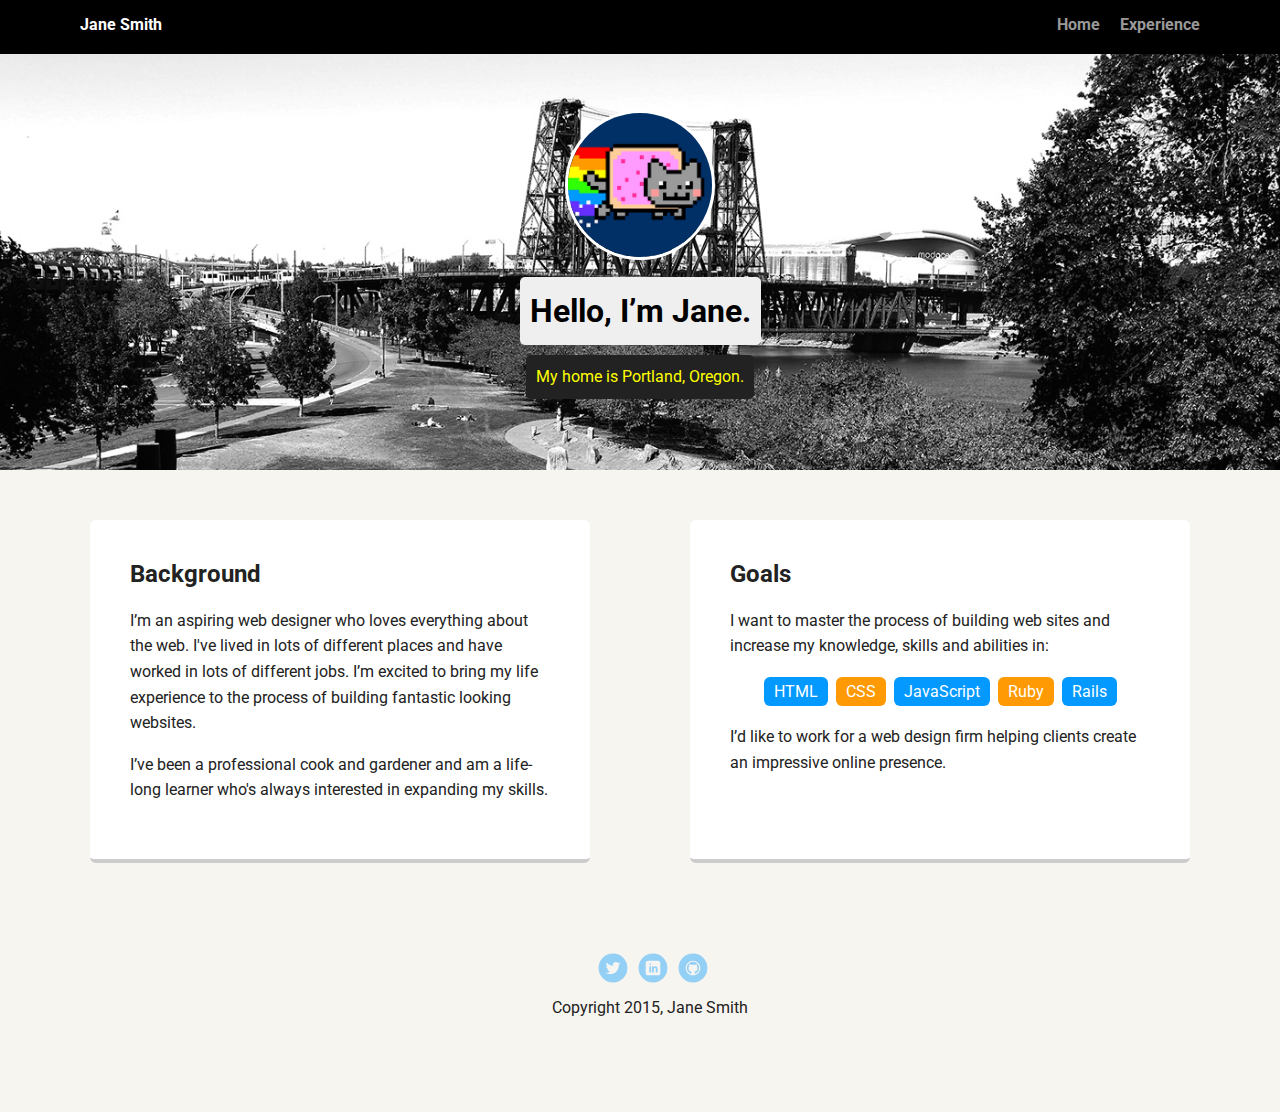
==== index.html @ 4b16c4f2 "Added project files from source." ====
<!doctype html>
<html lang="en">
<head>
  <meta charset="utf-8">
  <title>Jane Smith's Profile</title>
  <meta name="viewport" content="width=device-width, initial-scale=1.0">
  <link rel="stylesheet" href="styles.css">
  <link href="https://fonts.googleapis.com/css?family=Muli%7CRoboto:400,300,500,700,900" rel="stylesheet"></head>
  <body>

    <div class="main-nav">
        <ul class="nav">
          <li class="name">Jane Smith</li>
          <li><a href="#">Home</a></li>
          <li><a href="#">Experience</a></li>
        </ul>
    </div>

    <header>
      <img src="images/me.png" alt="Drawing of Jane Smith" class="profile-image">
      <h1 class="tag name">Hello, I’m Jane.</h1>
      <p class="tag location">My home is Portland, Oregon.</p>
    </header>

    <main class="flex">
      <div class="card">
        <h2>Background</h2>
        <p>I’m an aspiring web designer who loves everything about the web. I've lived in lots of different places and have worked in lots of different jobs. I’m excited to bring my life experience to the process of building fantastic looking websites.</p>
        <p>I’ve been a professional cook and gardener and am a life-long learner who's always interested in expanding my skills.</p>
      </div> 

      <div class="card">
        <h2>Goals</h2>
        <p>I want to master the process of building web sites and increase my knowledge, skills and abilities in:</p>
        <ul class="skills">
          <li>HTML</li>
          <li>CSS</li>
          <li>JavaScript</li>
          <li>Ruby</li>
          <li>Rails</li>
        </ul>
        <p>I’d like to work for a web design firm helping clients create an impressive online presence.</p>
      </div> 

    </main>
    <footer>
      <ul>
        <li><a href="#" class="social twitter">Twitter</a></li>
        <li><a href="#" class="social linkedin">LinkedIn</a></li>
        <li><a href="#" class="social github">Github</a></li>
      </ul>
      <p class="copyright">Copyright 2015, Jane Smith</p>
    </footer>
  </body>
  </html>
---- styles.css ----
/* Global Layout Set-up */
* { 
  box-sizing: border-box;
}
  
body {
  margin: 0;
  padding: 0;
  text-align: center;
  font-family: 'Roboto', sans-serif;
  color: #222;
  background: #f7f5f0;
}
/* Link Styles */

a {
  text-decoration: none;
  color: #999;
}
a:hover {
  color: #6633ff;
}

/* Section Styles */

.main-nav {
  width: 100%;
  background: black;
  min-height: 30px;
  padding: 10px;
  position: fixed;
  text-align: center;
}
.nav {
  display: flex;
  justify-content: space-around;
  font-weight: 700;
  list-style-type: none;
  margin: 0 auto;
  padding: 0;
}

.nav .name {
    display: block;
    margin-right: auto;
    color: white;
}
.nav li {
  padding: 5px 10px 10px 10px;
}
.nav a {
  transition: all .5s;
}
.nav a:hover {
  color: white
}

header {
  text-align: center;
  background: url('images/portland.jpg') no-repeat top center ;
  background-size: cover;
  overflow: hidden;
  padding-top: 60px;
}
header {
  line-height: 1.5;
}
header .profile-image {
  margin-top: 50px;
  width: 150px;
  height: 150px;
  border-radius: 50%;
  border: 3px solid white;
  transition: all .5s;
}
header .profile-image:hover {
  transform: scale(1.2) rotate(5deg);
}
.tag {
  background-color: #efefef;
  color: black;
  padding: 10px;
  border-radius: 5px;
  display: table;
  margin: 10px auto;
} 
.location {
  background-color: #222;
  color: yellow;
}
.card {
  margin: 30px;
  padding: 20px 40px 40px;
  max-width: 500px;
  text-align: left;
  background: #fff;
  border-bottom: 4px solid #ccc;
  border-radius: 6px;
  transition: all .5s;
}
.card:hover {
  border-color: #ff99ff;
}

ul.skills {
  padding: 0;
  text-align: center;
}

.skills li {
  border-radius: 6px;
  display: inline-block;
  background: #ff9904;
  color: white;
  padding: 5px 10px;
  margin: 2px;
}

.skills li:nth-child(odd) {
  background: #0399ff;
}

footer {
  width: 100%;
  min-height: 30px;
  padding: 20px 0 40px 20px;
}

footer .copyright {
  top: -8px;
  font-size: .75em;
}

footer ul {
  list-style-type: none;
  margin: 0;
  padding: 0;
}

footer ul li {
  display: inline-block;
}

a.social {
  display: inline-block;
  text-indent: -9999px;
  margin-left: 5px;
  width: 30px;
  height: 30px;
  background-size: 30px 30px;
  opacity: .4;
  transition: all .5s;
}
a.twitter {
  background-image: url(images/twitter.svg);
}
a.linkedin {
  background-image: url(images/linkedin.svg);
}
a.github {
  background-image: url(images/github.svg);
}
a.social:hover {
  opacity: 1;
}
.clearfix {
  clear: both;
}

/* Styles for larger screens */
@media screen and (min-width: 720px) {
  
  .flex {
      display: -ms-flexbox;      /* TWEENER - IE 10 */
      display: flex; 
      max-width: 1200px;
      -ms-flex-pack: distribute;
      justify-content: space-around;
      margin: 0 auto;
  }

  header {
    min-height: 470px;
  }

  .nav {
    max-width: 1200px;
    padding: 0 30px;
  }


  main {
    padding-top: 20px;
  }

  main p {
    line-height: 1.6em;
  }

  footer {
    font-size: 1.3em;
    max-width: 1200px;
    margin: 40px auto;
  }

}
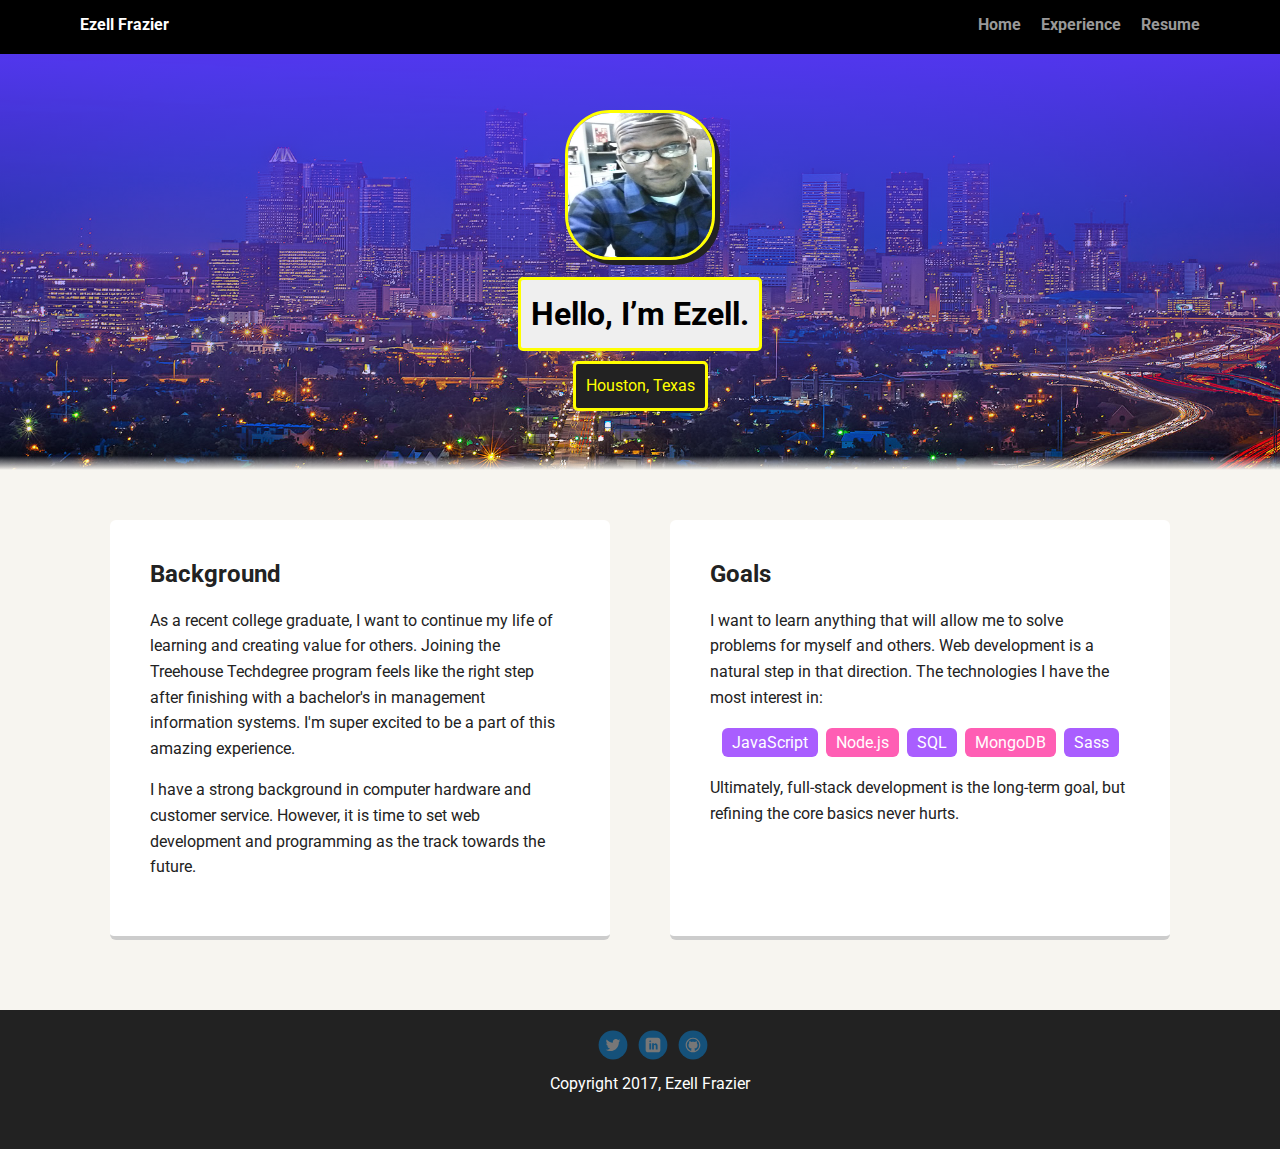
==== commit 874c6026: "Primary checklist complete. Working on extra credit." ====
--- a/index.html
+++ b/index.html
@@ -2,7 +2,7 @@
 <html lang="en">
 <head>
   <meta charset="utf-8">
-  <title>Jane Smith's Profile</title>
+  <title>Ezell Frazier</title>
   <meta name="viewport" content="width=device-width, initial-scale=1.0">
   <link rel="stylesheet" href="styles.css">
   <link href="https://fonts.googleapis.com/css?family=Muli%7CRoboto:400,300,500,700,900" rel="stylesheet"></head>
@@ -10,46 +10,50 @@
 
     <div class="main-nav">
         <ul class="nav">
-          <li class="name">Jane Smith</li>
-          <li><a href="#">Home</a></li>
+          <li class="name">Ezell Frazier</li>
+          <li><a href="index.html">Home</a></li>
           <li><a href="#">Experience</a></li>
+          <li><a href="#">Resume</a></li>
         </ul>
     </div>
 
     <header>
-      <img src="images/me.png" alt="Drawing of Jane Smith" class="profile-image">
-      <h1 class="tag name">Hello, I’m Jane.</h1>
-      <p class="tag location">My home is Portland, Oregon.</p>
+      <img src="images/ezell.jpg" alt="Image of Ezell Frazier." class="profile-image">
+      <h1 class="tag name">Hello, I’m Ezell.</h1>
+      <p class="tag location">Houston, Texas</p>
     </header>
 
     <main class="flex">
       <div class="card">
         <h2>Background</h2>
-        <p>I’m an aspiring web designer who loves everything about the web. I've lived in lots of different places and have worked in lots of different jobs. I’m excited to bring my life experience to the process of building fantastic looking websites.</p>
-        <p>I’ve been a professional cook and gardener and am a life-long learner who's always interested in expanding my skills.</p>
-      </div> 
+        <p>As a recent college graduate, I want to continue my life of learning and creating value for others. Joining the Treehouse
+          Techdegree program feels like the right step after finishing with a bachelor's in management information systems.
+          I'm super excited to be a part of this amazing experience.</p>
+        <p>I have a strong background in computer hardware and customer service. However, it is time to set web development and programming as the track towards the future.</p>
+      </div>
 
       <div class="card">
         <h2>Goals</h2>
-        <p>I want to master the process of building web sites and increase my knowledge, skills and abilities in:</p>
+        <p>I want to learn anything that will allow me to solve problems for myself and others. Web development is a natural step in that direction.
+          The technologies I have the most interest in:</p>
         <ul class="skills">
-          <li>HTML</li>
-          <li>CSS</li>
           <li>JavaScript</li>
-          <li>Ruby</li>
-          <li>Rails</li>
+          <li>Node.js</li>
+          <li>SQL</li>
+          <li>MongoDB</li>
+          <li>Sass</li>
         </ul>
-        <p>I’d like to work for a web design firm helping clients create an impressive online presence.</p>
-      </div> 
+        <p>Ultimately, full-stack development is the long-term goal, but refining the core basics never hurts.</p>
+      </div>
 
     </main>
     <footer>
       <ul>
-        <li><a href="#" class="social twitter">Twitter</a></li>
-        <li><a href="#" class="social linkedin">LinkedIn</a></li>
-        <li><a href="#" class="social github">Github</a></li>
+        <li><a href="https://twitter.com/_Ezell_" class="social twitter">Twitter</a></li>
+        <li><a href="https://www.linkedin.com/in/ezell-frazier-830a50135" class="social linkedin">LinkedIn</a></li>
+        <li><a href="https://github.com/lynellf" class="social github">Github</a></li>
       </ul>
-      <p class="copyright">Copyright 2015, Jane Smith</p>
+      <p class="copyright">Copyright 2017, Ezell Frazier</p>
     </footer>
   </body>
   </html>
--- a/styles.css
+++ b/styles.css
@@ -1,8 +1,8 @@
 /* Global Layout Set-up */
-* { 
+* {
   box-sizing: border-box;
 }
-  
+
 body {
   margin: 0;
   padding: 0;
@@ -10,6 +10,10 @@
   font-family: 'Roboto', sans-serif;
   color: #222;
   background: #f7f5f0;
+  display: flex;
+  flex-direction: column;
+  min-height: 100vh;
+
 }
 /* Link Styles */
 
@@ -57,7 +61,10 @@
 
 header {
   text-align: center;
-  background: url('images/portland.jpg') no-repeat top center ;
+  background: linear-gradient(#5c37ff, transparent 100%),
+              linear-gradient(0deg, #f7f5f0, transparent 3%),
+              url('images/houston.jpg') no-repeat center ;
+
   background-size: cover;
   overflow: hidden;
   padding-top: 60px;
@@ -69,8 +76,10 @@
   margin-top: 50px;
   width: 150px;
   height: 150px;
-  border-radius: 50%;
-  border: 3px solid white;
+  border-radius: 30%;
+  /*A circular image did not look all too good in this case. */
+  border: 3px solid yellow;
+  box-shadow: 5px 5px 0 0 #222;
   transition: all .5s;
 }
 header .profile-image:hover {
@@ -80,10 +89,11 @@
   background-color: #efefef;
   color: black;
   padding: 10px;
+  border: 3px solid yellow;
   border-radius: 5px;
   display: table;
   margin: 10px auto;
-} 
+}
 .location {
   background-color: #222;
   color: yellow;
@@ -110,20 +120,23 @@
 .skills li {
   border-radius: 6px;
   display: inline-block;
-  background: #ff9904;
+  background: #ff5eb4;
   color: white;
   padding: 5px 10px;
   margin: 2px;
 }
 
 .skills li:nth-child(odd) {
-  background: #0399ff;
+  background: #a95eff;
 }
 
 footer {
   width: 100%;
   min-height: 30px;
   padding: 20px 0 40px 20px;
+  margin: 40px 0 0 0;
+  background-color: #222;
+  color: white;
 }
 
 footer .copyright {
@@ -169,14 +182,15 @@
 
 /* Styles for larger screens */
 @media screen and (min-width: 720px) {
-  
+
   .flex {
       display: -ms-flexbox;      /* TWEENER - IE 10 */
-      display: flex; 
+      display: flex;
       max-width: 1200px;
       -ms-flex-pack: distribute;
       justify-content: space-around;
       margin: 0 auto;
+      flex: 1;
   }
 
   header {
@@ -199,9 +213,7 @@
 
   footer {
     font-size: 1.3em;
-    max-width: 1200px;
-    margin: 40px auto;
-  }
-
-}
-
+    margin: 40px 0 0 0 auto;
+  }
+
+}
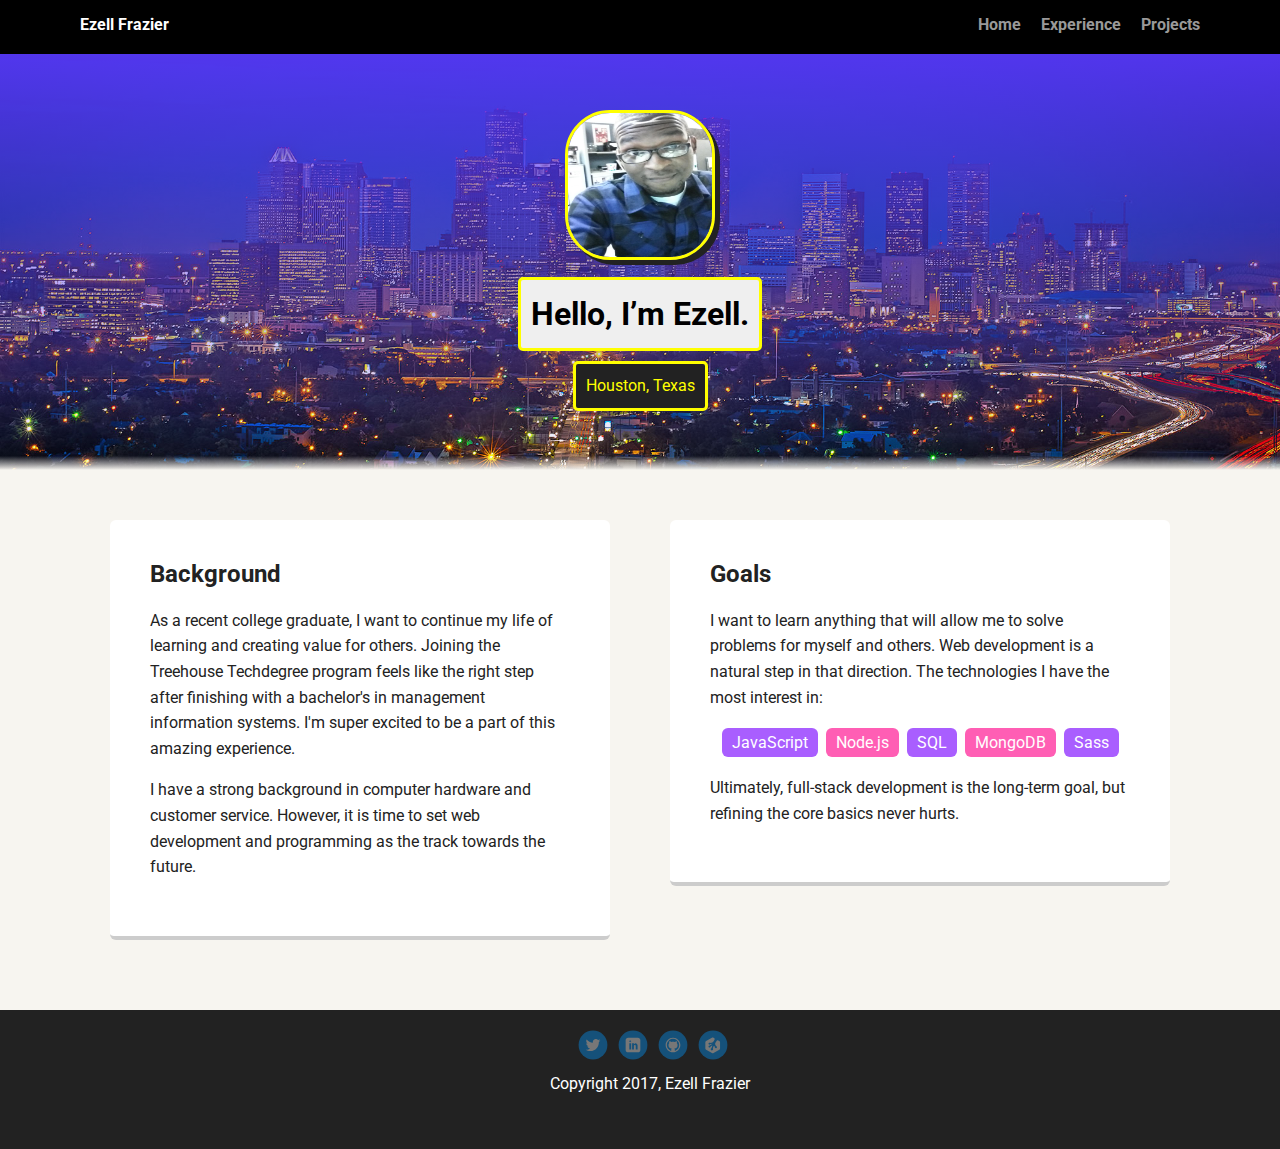
==== commit 6a91269b: "Fleshed out experience page. Adding projects." ====
--- a/index.html
+++ b/index.html
@@ -12,18 +12,18 @@
         <ul class="nav">
           <li class="name">Ezell Frazier</li>
           <li><a href="index.html">Home</a></li>
-          <li><a href="#">Experience</a></li>
-          <li><a href="#">Resume</a></li>
+          <li><a href="experience.html">Experience</a></li>
+          <li><a href="#">Projects</a></li>
         </ul>
     </div>
 
-    <header>
+    <header class="index">
       <img src="images/ezell.jpg" alt="Image of Ezell Frazier." class="profile-image">
       <h1 class="tag name">Hello, I’m Ezell.</h1>
       <p class="tag location">Houston, Texas</p>
     </header>
 
-    <main class="flex">
+    <main class="home-flex">
       <div class="card">
         <h2>Background</h2>
         <p>As a recent college graduate, I want to continue my life of learning and creating value for others. Joining the Treehouse
@@ -52,6 +52,7 @@
         <li><a href="https://twitter.com/_Ezell_" class="social twitter">Twitter</a></li>
         <li><a href="https://www.linkedin.com/in/ezell-frazier-830a50135" class="social linkedin">LinkedIn</a></li>
         <li><a href="https://github.com/lynellf" class="social github">Github</a></li>
+        <li><a href="https://teamtreehouse.com/ezellfrazier" class="social treehouse">Treehouse</a></li>
       </ul>
       <p class="copyright">Copyright 2017, Ezell Frazier</p>
     </footer>
--- a/styles.css
+++ b/styles.css
@@ -59,7 +59,7 @@
   color: white
 }
 
-header {
+.index {
   text-align: center;
   background: linear-gradient(#5c37ff, transparent 100%),
               linear-gradient(0deg, #f7f5f0, transparent 3%),
@@ -69,9 +69,22 @@
   overflow: hidden;
   padding-top: 60px;
 }
+
+.experience {
+  text-align: center;
+  background: linear-gradient(#5c37ff, transparent 100%),
+              linear-gradient(0deg, #f7f5f0, transparent 3%),
+              url('images/wortham.jpg') no-repeat center ;
+
+  background-size: cover;
+  overflow: hidden;
+  padding-top: 60px;
+}
+
 header {
   line-height: 1.5;
 }
+
 header .profile-image {
   margin-top: 50px;
   width: 150px;
@@ -82,9 +95,11 @@
   box-shadow: 5px 5px 0 0 #222;
   transition: all .5s;
 }
+
 header .profile-image:hover {
   transform: scale(1.2) rotate(5deg);
 }
+
 .tag {
   background-color: #efefef;
   color: black;
@@ -94,22 +109,60 @@
   display: table;
   margin: 10px auto;
 }
+
 .location {
   background-color: #222;
   color: yellow;
 }
+
 .card {
   margin: 30px;
   padding: 20px 40px 40px;
   max-width: 500px;
+  height: 100%;
   text-align: left;
   background: #fff;
   border-bottom: 4px solid #ccc;
   border-radius: 6px;
   transition: all .5s;
 }
+
+.row {
+  display: flex;
+  flex-direction: column;
+  margin: 30px;
+  padding: 20px 40px 40px;
+  max-width: 1200px;
+  height: 100%;
+  text-align: left;
+  background: #fff;
+  border-bottom: 4px solid #ccc;
+  border-radius: 6px;
+  transition: all .5s;
+}
+
+.sub-row {
+  flex: 1;
+  line-height: 1.6em;
+}
+.techs {
+  display: flex;
+  flex-direction: column;
+}
+h3 {
+  flex: 1;
+}
+
 .card:hover {
   border-color: #ff99ff;
+}
+
+.res-skills {
+  display: flex;
+}
+
+.web-skills {
+  margin-right: 1em;
 }
 
 ul.skills {
@@ -173,6 +226,9 @@
 a.github {
   background-image: url(images/github.svg);
 }
+a.treehouse {
+  background-image: url(images/treehouse.svg);
+}
 a.social:hover {
   opacity: 1;
 }
@@ -183,7 +239,7 @@
 /* Styles for larger screens */
 @media screen and (min-width: 720px) {
 
-  .flex {
+  .home-flex {
       display: -ms-flexbox;      /* TWEENER - IE 10 */
       display: flex;
       max-width: 1200px;
@@ -193,6 +249,17 @@
       flex: 1;
   }
 
+  .exp-flex {
+      display: -ms-flexbox;      /* TWEENER - IE 10 */
+      display: flex;
+      flex-direction: column;
+      /*flex-wrap: wrap;*/
+      -ms-flex-pack: distribute;
+      justify-content: space-around;
+      margin: 0 auto;
+      flex: 1;
+  }
+
   header {
     min-height: 470px;
   }
@@ -211,6 +278,24 @@
     line-height: 1.6em;
   }
 
+  .row {
+    display: flex;
+    flex-direction: row;
+    margin: 30px;
+    padding: 20px 40px 40px;
+    max-width: 1024px;
+    height: 100%;
+    text-align: left;
+    background: #fff;
+    border-bottom: 4px solid #ccc;
+    border-radius: 6px;
+    transition: all .5s;
+  }
+
+  .techs {
+    flex-direction: row;
+  }
+
   footer {
     font-size: 1.3em;
     margin: 40px 0 0 0 auto;
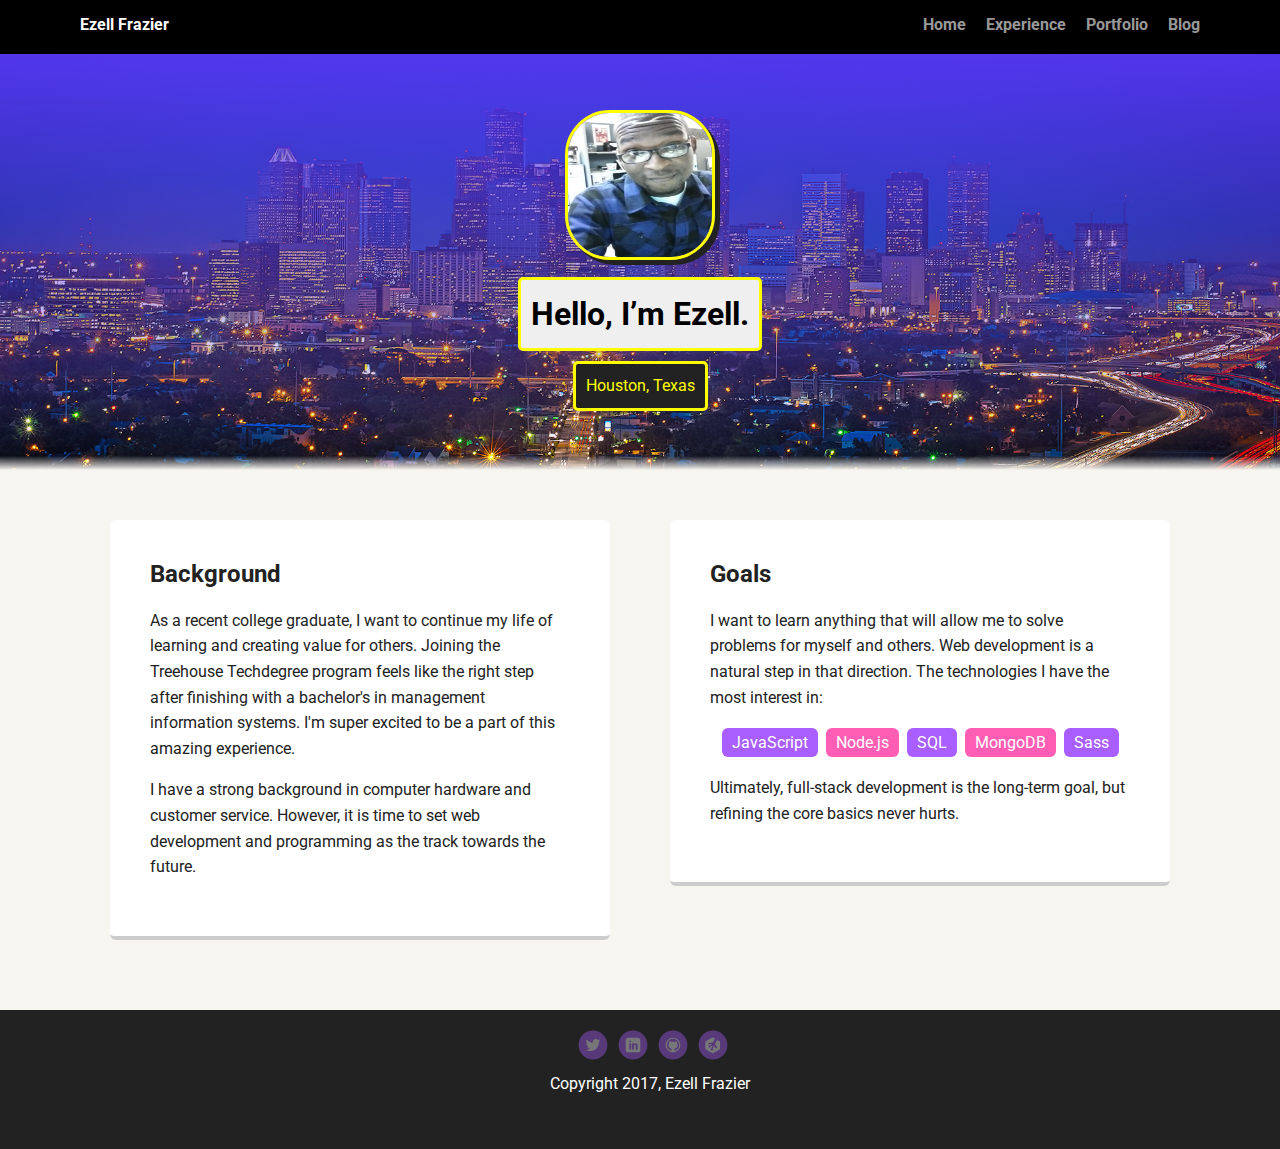
==== commit e347e486: "Added JavaScript to the navigation bar." ====
--- a/index.html
+++ b/index.html
@@ -9,11 +9,13 @@
   <body>
 
     <div class="main-nav">
+      <span class="hamburger">&equiv;</span>
         <ul class="nav">
           <li class="name">Ezell Frazier</li>
           <li><a href="index.html">Home</a></li>
           <li><a href="experience.html">Experience</a></li>
-          <li><a href="#">Projects</a></li>
+          <li><a href="portfolio.html">Portfolio</a></li>
+          <li><a href="http://ezellf.com/blog/">Blog</a></li>
         </ul>
     </div>
 
@@ -56,5 +58,21 @@
       </ul>
       <p class="copyright">Copyright 2017, Ezell Frazier</p>
     </footer>
+    <script type="text/javascript">
+    const navi = document.querySelector(".nav"),
+        burger = document.querySelector(".hamburger"),
+        toggleMainBurger = () => {
+            if (navi.style.display === "") {
+                navi.style.display = "flex";
+            } else {
+                if (navi.style.display === "flex") {
+                    navi.style.display = "";
+                }
+            }
+        };
+    burger.addEventListener('click', () => {
+        toggleMainBurger();
+    });
+    </script>
   </body>
   </html>
--- a/styles.css
+++ b/styles.css
@@ -46,7 +46,7 @@
 
 .nav .name {
     display: block;
-    margin-right: auto;
+    margin: auto;
     color: white;
 }
 .nav li {
@@ -57,6 +57,16 @@
 }
 .nav a:hover {
   color: white
+}
+
+.hamburger {
+  display: block;
+  color: white;
+  font-size: 2em;
+}
+
+.hamburger:hover {
+  cursor: pointer;
 }
 
 .index {
@@ -75,6 +85,17 @@
   background: linear-gradient(#5c37ff, transparent 100%),
               linear-gradient(0deg, #f7f5f0, transparent 3%),
               url('images/wortham.jpg') no-repeat center ;
+
+  background-size: cover;
+  overflow: hidden;
+  padding-top: 60px;
+}
+
+.portfolio {
+  text-align: center;
+  background: linear-gradient(#5c37ff, transparent 100%),
+              linear-gradient(0deg, #f7f5f0, transparent 3%),
+              url('images/code.png') no-repeat center ;
 
   background-size: cover;
   overflow: hidden;
@@ -125,6 +146,8 @@
   border-bottom: 4px solid #ccc;
   border-radius: 6px;
   transition: all .5s;
+  margin-left: auto;
+  margin-right: auto;
 }
 
 .row {
@@ -236,8 +259,32 @@
   clear: both;
 }
 
+/* Styles for smaller screens */
+@media screen and (min-width: 320px) {
+  .nav {
+    display: none;
+    flex-direction: column;
+  }
+}
+
 /* Styles for larger screens */
-@media screen and (min-width: 720px) {
+@media screen and (min-width: 1024px) {
+
+  .nav {
+    display: flex;
+    flex-direction: row;
+  }
+
+  .nav .name {
+      display: block;
+      margin-right: auto;
+      margin-left: 0;
+      color: white;
+  }
+
+  .hamburger {
+    display: none;
+  }
 
   .home-flex {
       display: -ms-flexbox;      /* TWEENER - IE 10 */
@@ -276,6 +323,11 @@
 
   main p {
     line-height: 1.6em;
+  }
+
+  .card {
+    margin-left: 30px;
+    margin-right: 30px;
   }
 
   .row {
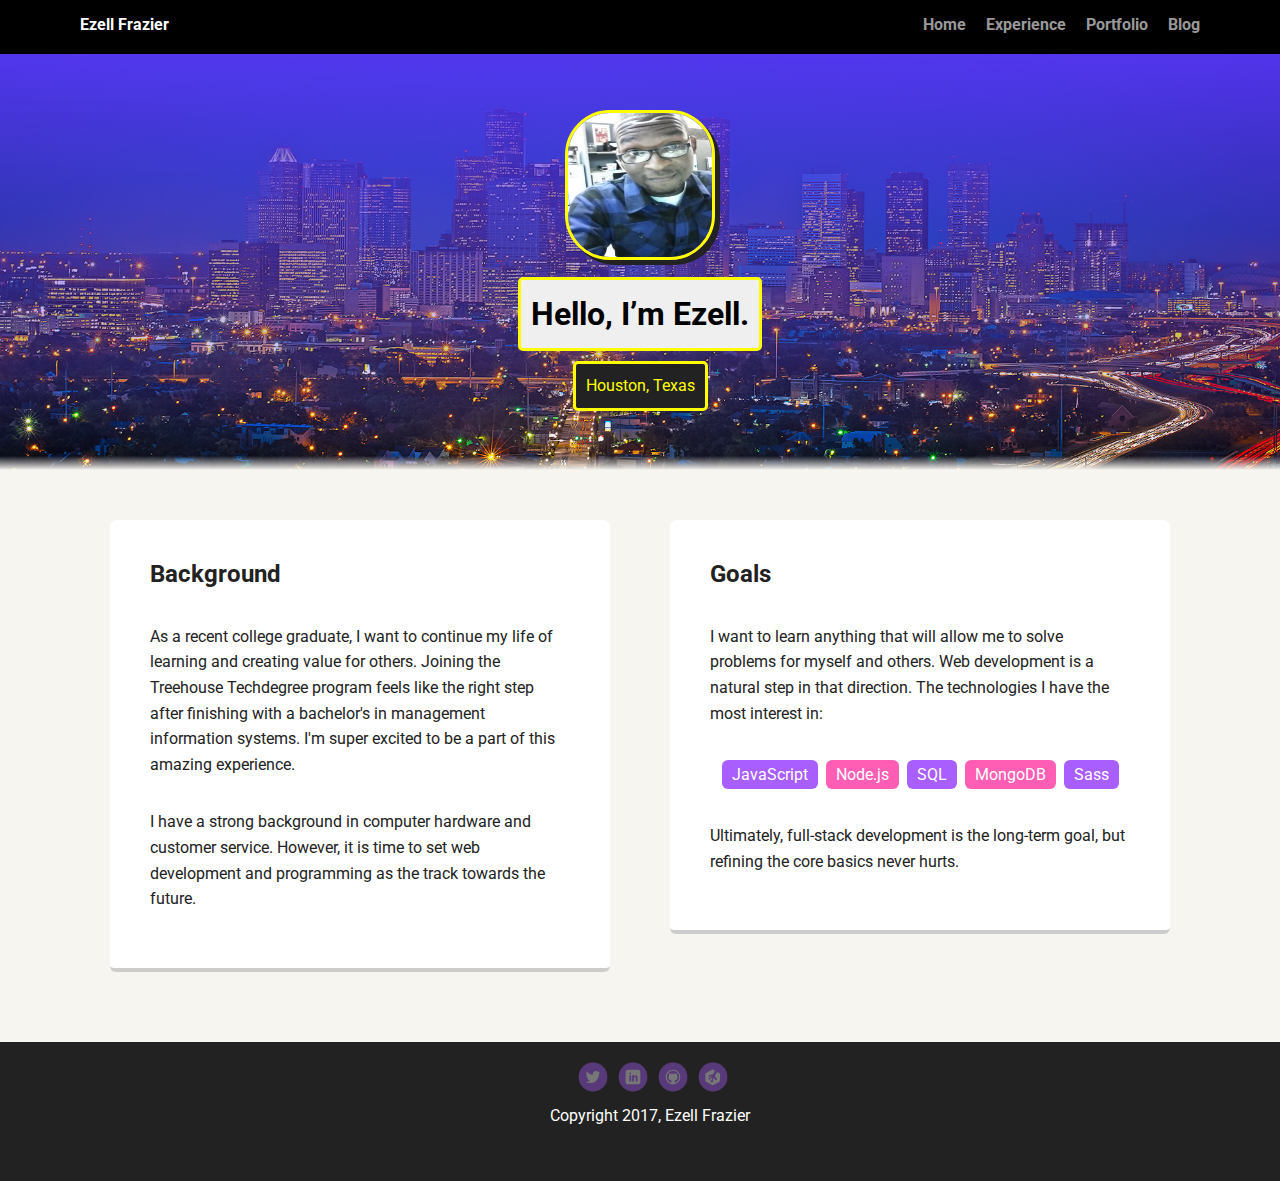
==== commit c7c4aae8: "Extra credit" ====
--- a/index.html
+++ b/index.html
@@ -6,7 +6,7 @@
   <meta name="viewport" content="width=device-width, initial-scale=1.0">
   <link rel="stylesheet" href="styles.css">
   <link href="https://fonts.googleapis.com/css?family=Muli%7CRoboto:400,300,500,700,900" rel="stylesheet"></head>
-  <body>
+    <body>
 
     <div class="main-nav">
       <span class="hamburger">&equiv;</span>
@@ -60,7 +60,7 @@
     </footer>
     <script type="text/javascript">
     const navi = document.querySelector(".nav"),
-        burger = document.querySelector(".hamburger"),
+          burger = document.querySelector(".hamburger"),
         toggleMainBurger = () => {
             if (navi.style.display === "") {
                 navi.style.display = "flex";
@@ -75,4 +75,4 @@
     });
     </script>
   </body>
-  </html>
+</html>
--- a/styles.css
+++ b/styles.css
@@ -34,6 +34,7 @@
   padding: 10px;
   position: fixed;
   text-align: center;
+  z-index: 1;
 }
 .nav {
   display: flex;
@@ -95,7 +96,7 @@
   text-align: center;
   background: linear-gradient(#5c37ff, transparent 100%),
               linear-gradient(0deg, #f7f5f0, transparent 3%),
-              url('images/code.png') no-repeat center ;
+              url('images/code.PNG') no-repeat center ;
 
   background-size: cover;
   overflow: hidden;
@@ -118,7 +119,7 @@
 }
 
 header .profile-image:hover {
-  transform: scale(1.2) rotate(5deg);
+  transform: scale(1.2) rotate(360deg);
 }
 
 .tag {
@@ -148,6 +149,8 @@
   transition: all .5s;
   margin-left: auto;
   margin-right: auto;
+  display: flex;
+  flex-direction: column;
 }
 
 .row {
@@ -180,6 +183,10 @@
   border-color: #ff99ff;
 }
 
+.row:hover {
+  border-color: #ff99ff;
+}
+
 .res-skills {
   display: flex;
 }
@@ -204,6 +211,24 @@
 
 .skills li:nth-child(odd) {
   background: #a95eff;
+}
+
+.portfolio-img {
+  width: 70%;
+  height: 70%;
+  border: 2px solid black;
+  align-self: center;
+  box-shadow: 0 2px 2px 0 black;
+  opacity: 0.4;
+  transition: all .5s;
+}
+
+.portfolio-img:hover {
+  opacity: 1;
+}
+
+a.portfolio-link {
+  text-align: center;
 }
 
 footer {
@@ -350,7 +375,7 @@
 
   footer {
     font-size: 1.3em;
-    margin: 40px 0 0 0 auto;
-  }
-
-}
+    margin: 40px 0 0 0;
+  }
+
+}
